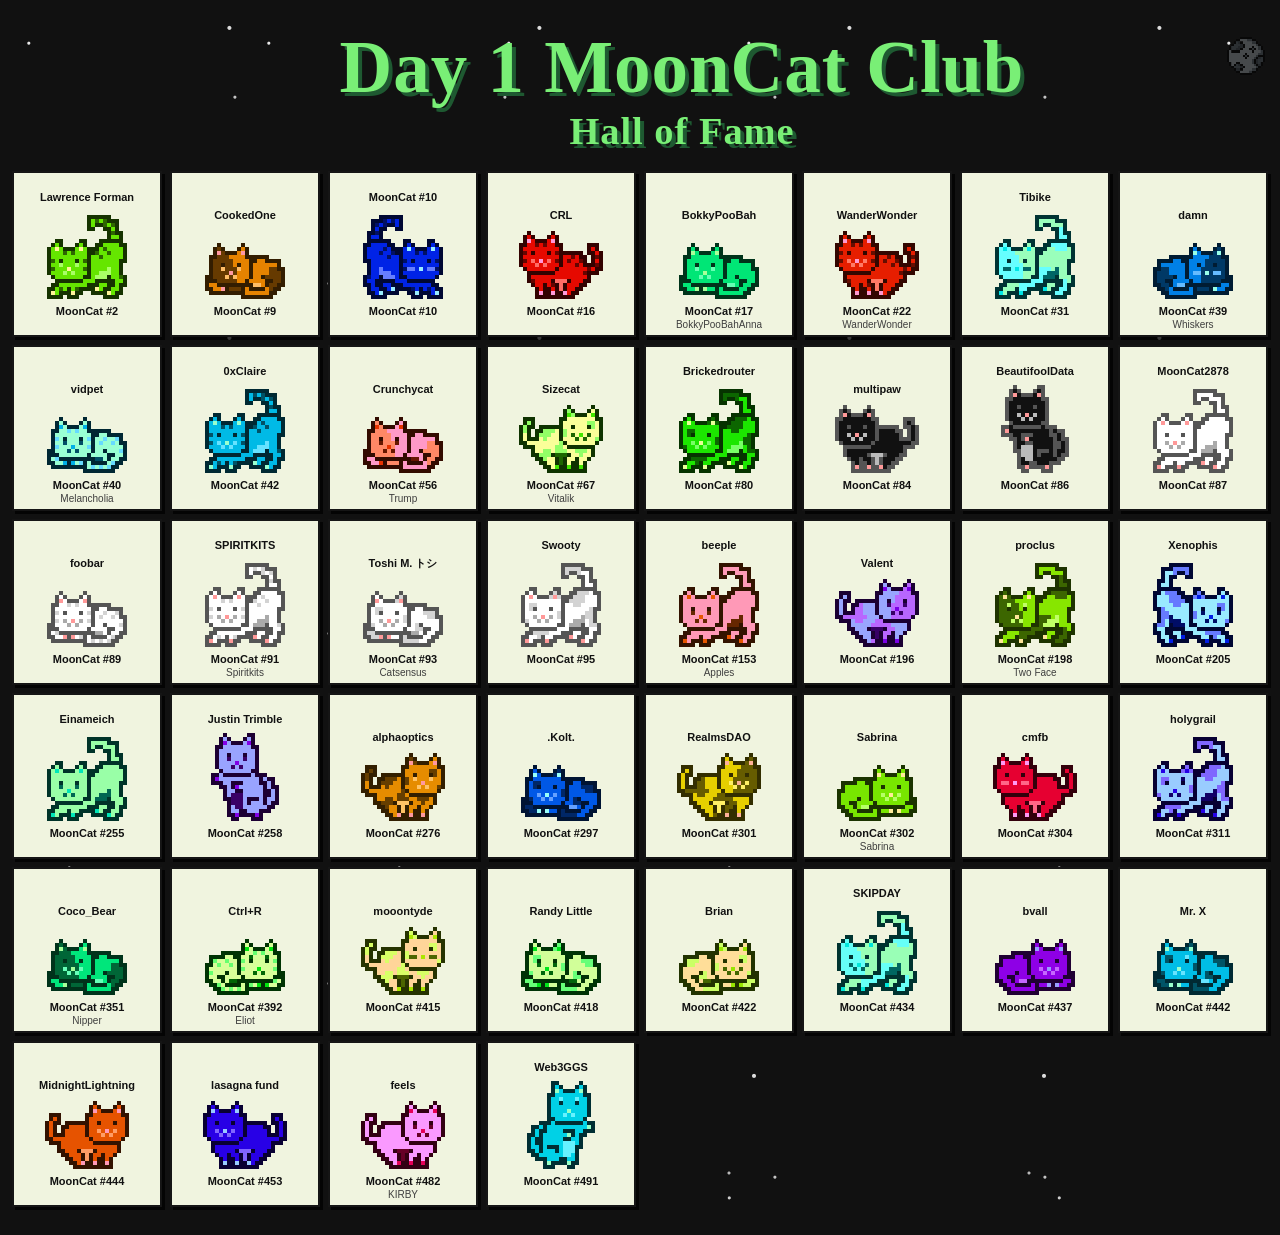
==== hof/index.html @ 771b55f3 "adding hall of fame" ====
<!doctype html>
<html lang="en">
  <head>
    <meta charset="utf-8" />
    <meta name="viewport" content="width=device-width, initial-scale=1" />
    <title>Day 1 MoonCat Club</title>
    <link href="https://fonts.cdnfonts.com/css/setback" rel="stylesheet" />
    <link rel="stylesheet" href="./styles/site.css" />
    <link rel="preload" href="./libmooncat-limited.js" as="script" />
    <link rel="preload" href="./vendor/starfield.js" as="script" />
    <script src="./libmooncat-limited.js"></script>
    <script src="./vendor/starfield.js"></script>
    <script src="./display-options.js"></script>
  </head>
  <body>
    <div id="starfieldLayer" class="starfieldLayer" aria-hidden="true"></div>
    <div
      id="starfieldOrigin"
      class="starfield-origin starfieldOrigin"
      aria-hidden="true"
    ></div>
    <div id="warpHint" class="warpHint" aria-hidden="true" hidden></div>
    <main class="page">
      <header class="masthead">
        <div class="titleBlock">
          <h1 class="title">Day 1 MoonCat Club</h1>
          <div class="subtitle">Hall of Fame</div>
        </div>
        <div class="displayControls" id="displayControls">
          <button
            id="controlsToggle"
            class="controlsToggle"
            type="button"
            aria-expanded="false"
            aria-controls="controlsPanel"
            aria-label="Show display controls"
          >
            <img src="./assets/full-moon.png" alt="" aria-hidden="true" />
          </button>
          <div id="controlsPanel" class="controlsPanel" hidden>
            <label class="themePicker">
              <select id="themeSelect" aria-label="Select Hall of Fame theme">
                <option value="og">OG</option>
                <option value="light">Light</option>
                <option value="dark">Dark</option>
                <option value="obsidian">Obsidian</option>
                <option value="deepspace">DeepSpace</option>
                <option value="onlycats">OnlyCats</option>
                <option value="ac">AC</option>
                <option value="ac-t">AC-T</option>
              </select>
            </label>
            <button
              id="warpToggle"
              class="displayToggle"
              type="button"
              aria-pressed="false"
            >
              Warp Off
            </button>
            <button
              id="glowToggle"
              class="displayToggle"
              type="button"
              aria-pressed="false"
            >
              Glow Off
            </button>
            <button
              id="accessoriesToggle"
              class="displayToggle"
              type="button"
              aria-pressed="false"
            >
              Acc Off
            </button>
          </div>
        </div>
      </header>
      <div id="app" class="loading">Loading members...</div>
    </main>

    <script>
      function titleCase(value) {
        return value
          .split(/[\s_-]+/)
          .filter(Boolean)
          .map((part) => part.charAt(0).toUpperCase() + part.slice(1))
          .join(" ");
      }

      function stripEth(value) {
        return typeof value === "string" ? value.replace(/\.eth$/i, "") : "";
      }

      function normalizeTwitter(value) {
        if (typeof value !== "string" || value.length === 0) return null;
        return value.startsWith("@") ? value : "@" + value;
      }

      function getCatId(rescueIndex) {
        return LibMoonCat.getCatId(rescueIndex);
      }

      function getMoonCatProfileUrl(member) {
        return "https://mooncatrescue.com/mooncats/" + member.rescueIndex;
      }

      function getPose(member) {
        const traits = LibMoonCat.getTraits(
          "basic",
          member.catId || getCatId(member.rescueIndex),
        );
        return typeof traits.pose === "string" ? traits.pose : "";
      }

      function getDisplayName(member) {
        if (typeof member.name === "string" && member.name.trim().length > 0) {
          return member.name.trim();
        }

        const root = stripEth(member.ensName);
        return titleCase(root);
      }

      function getHandle(member) {
        if (typeof member.handle === "string") return member.handle.trim();

        const twitter = normalizeTwitter(member.twitter);
        if (twitter !== null) return twitter;
        return typeof member.ensName === "string"
          ? "(" + member.ensName + ")"
          : "";
      }

      function createHandleElement(member) {
        const handle = document.createElement("div");
        handle.className = "member-handle";

        const options = DisplayOptions.getHolderTopTextOptions(
          getHandle(member),
          false,
        );
        if (options.url === null) {
          handle.textContent = options.handleDisplay;
          return handle;
        }

        handle.appendChild(
          createTwitterLink(
            options.handleDisplay,
            options,
            getDisplayName(member),
          ),
        );

        return handle;
      }

      function createTwitterLink(text, options, holderName) {
        const link = document.createElement("a");
        link.href = options.url;
        link.target = "_blank";
        link.rel = "noopener noreferrer";
        link.title = options.title;
        link.setAttribute(
          "aria-label",
          "Open Twitter/X profile for " + holderName,
        );
        link.textContent = text;
        return link;
      }

      function appendHolderTopText(top, member) {
        const holderName = getDisplayName(member);
        const options = DisplayOptions.getHolderTopTextOptions(
          getHandle(member),
        );
        const name = document.createElement("div");
        name.className = "member-name";

        if (options.linkHolderName) {
          name.appendChild(createTwitterLink(holderName, options, holderName));
        } else {
          name.textContent = holderName;
        }

        top.appendChild(name);
        if (options.showHandle) top.appendChild(createHandleElement(member));
      }

      function getGeneratedCatImage(member) {
        return LibMoonCat.generateImage(
          member.catId || getCatId(member.rescueIndex),
        );
      }

      function getImageVariant() {
        return DisplayOptions.getImageVariant({
          glow: document.body.dataset.glow === "on",
          accessories: document.body.dataset.accessories === "on",
        });
      }

      function getCachedCatImage(member, variant = "regular") {
        return DisplayOptions.getCachedCatImage(member.rescueIndex, variant);
      }

      function setMemberImage(img) {
        const member = {
          rescueIndex: Number(img.dataset.rescueIndex),
          catId: img.dataset.catId,
        };
        const variants =
          DisplayOptions.getCachedImageFallbackVariants(getImageVariant());
        const cachedImages = variants.map((variant) =>
          getCachedCatImage(member, variant),
        );
        let fallbackIndex = 0;

        img.onerror = () => {
          fallbackIndex += 1;

          if (fallbackIndex < cachedImages.length) {
            img.src = cachedImages[fallbackIndex];
            return;
          }

          img.onerror = null;
          img.src = getGeneratedCatImage(member);
        };
        img.src = cachedImages[fallbackIndex];
      }

      function refreshMemberImages() {
        document.querySelectorAll(".member-image").forEach(setMemberImage);
      }

      function applyGlow(isGlowing) {
        const glowToggle = document.getElementById("glowToggle");
        const nextValue = isGlowing ? "on" : "off";

        document.body.dataset.glow = nextValue;
        glowToggle.setAttribute("aria-pressed", String(isGlowing));
        glowToggle.textContent = isGlowing ? "Glow On" : "Glow Off";
        refreshMemberImages();

        try {
          localStorage.setItem("hof-glow", nextValue);
        } catch (error) {
          // Glow still toggles when storage is unavailable.
        }
      }

      function initGlowToggle() {
        const glowToggle = document.getElementById("glowToggle");
        let savedGlow = "off";

        try {
          savedGlow = localStorage.getItem("hof-glow") || savedGlow;
        } catch (error) {
          // Keep glow off when storage is unavailable.
        }

        applyGlow(savedGlow === "on");
        glowToggle.addEventListener("click", () => {
          applyGlow(document.body.dataset.glow !== "on");
        });
      }

      function applyAccessories(hasAccessories) {
        const accessoriesToggle = document.getElementById("accessoriesToggle");
        const nextValue = hasAccessories ? "on" : "off";

        document.body.dataset.accessories = nextValue;
        accessoriesToggle.setAttribute(
          "aria-pressed",
          String(hasAccessories),
        );
        accessoriesToggle.textContent = hasAccessories ? "Acc On" : "Acc Off";
        refreshMemberImages();

        try {
          localStorage.setItem("hof-accessories", nextValue);
        } catch (error) {
          // Accessories still toggle when storage is unavailable.
        }
      }

      function initAccessoriesToggle() {
        const accessoriesToggle = document.getElementById("accessoriesToggle");
        let savedAccessories = "off";

        try {
          savedAccessories =
            localStorage.getItem("hof-accessories") || savedAccessories;
        } catch (error) {
          // Keep accessories off when storage is unavailable.
        }

        applyAccessories(savedAccessories === "on");
        accessoriesToggle.addEventListener("click", () => {
          applyAccessories(document.body.dataset.accessories !== "on");
        });
      }

      function applyTheme(theme) {
        const allowedThemes = new Set([
          "og",
          "light",
          "dark",
          "obsidian",
          "deepspace",
          "onlycats",
          "ac",
          "ac-t",
        ]);
        const nextTheme = allowedThemes.has(theme) ? theme : "og";

        document.body.dataset.theme = nextTheme;

        try {
          localStorage.setItem("hof-theme", nextTheme);
        } catch (error) {
          // Theme switching still works when storage is unavailable.
        }
      }

      function initThemePicker() {
        const themeSelect = document.getElementById("themeSelect");
        let savedTheme = "og";

        try {
          savedTheme = localStorage.getItem("hof-theme") || savedTheme;
        } catch (error) {
          // Keep the default theme when storage is unavailable.
        }

        applyTheme(savedTheme);
        themeSelect.value = document.body.dataset.theme;
        themeSelect.addEventListener("change", () =>
          applyTheme(themeSelect.value),
        );
      }

      let isStarfieldActive = false;
      let warpHintShowTimer = null;
      let warpHintHideTimer = null;
      let warpHintTransitionTimer = null;
      let isWarpHintListening = false;
      const WARP_HINT_SHOWN_KEY = "warpHintShownCount";
      const WARP_DISCOVERED_KEY = "warpAccelerationDiscovered";
      const WARP_HINT_MAX_SHOWN = 2;
      const WARP_HINT_SHOW_DELAY_MS = 1500;
      const WARP_HINT_HIDE_DELAY_MS = 5200;

      function isTouchWarpDevice() {
        return (
          navigator.maxTouchPoints > 0 ||
          window.matchMedia("(hover: none)").matches ||
          window.matchMedia("(pointer: coarse)").matches
        );
      }

      function getWarpHintText() {
        return isTouchWarpDevice() ? "press de center" : "hover de center";
      }

      function getWarpAccelerationDiscovered() {
        try {
          return localStorage.getItem(WARP_DISCOVERED_KEY) === "true";
        } catch (error) {
          return false;
        }
      }

      function setWarpAccelerationDiscovered() {
        try {
          localStorage.setItem(WARP_DISCOVERED_KEY, "true");
        } catch (error) {
          // Discovery still hides the hint when storage is unavailable.
        }
      }

      function getWarpHintShownCount() {
        try {
          const count = Number(localStorage.getItem(WARP_HINT_SHOWN_KEY) || 0);
          return Number.isFinite(count) ? count : 0;
        } catch (error) {
          return 0;
        }
      }

      function incrementWarpHintShownCount() {
        try {
          localStorage.setItem(
            WARP_HINT_SHOWN_KEY,
            String(getWarpHintShownCount() + 1),
          );
        } catch (error) {
          // The hint remains one-time-ish only while storage is available.
        }
      }

      function clearWarpHintTimers() {
        window.clearTimeout(warpHintShowTimer);
        window.clearTimeout(warpHintHideTimer);
        window.clearTimeout(warpHintTransitionTimer);
        warpHintShowTimer = null;
        warpHintHideTimer = null;
        warpHintTransitionTimer = null;
      }

      function hideWarpHint() {
        const hint = document.getElementById("warpHint");

        hint.classList.remove("is-visible");
        window.clearTimeout(warpHintHideTimer);
        window.clearTimeout(warpHintTransitionTimer);
        warpHintHideTimer = null;
        warpHintTransitionTimer = window.setTimeout(() => {
          if (!hint.classList.contains("is-visible")) {
            hint.hidden = true;
          }
        }, 250);
      }

      function showWarpHint() {
        if (
          getWarpAccelerationDiscovered() ||
          getWarpHintShownCount() >= WARP_HINT_MAX_SHOWN
        ) {
          return;
        }

        const hint = document.getElementById("warpHint");
        hint.textContent = getWarpHintText();
        hint.hidden = false;
        incrementWarpHintShownCount();

        window.requestAnimationFrame(() => {
          hint.classList.add("is-visible");
        });

        window.clearTimeout(warpHintHideTimer);
        warpHintHideTimer = window.setTimeout(
          hideWarpHint,
          WARP_HINT_HIDE_DELAY_MS,
        );
      }

      function discoverWarpAcceleration() {
        if (document.body.dataset.warp !== "on") return;

        setWarpAccelerationDiscovered();
        clearWarpHintTimers();
        hideWarpHint();
      }

      function handleWarpTouchPress(event) {
        if (event.pointerType !== "touch" && event.pointerType !== "pen")
          return;
        if (typeof Starfield !== "undefined") Starfield.setAccelerate(true);
        discoverWarpAcceleration();
      }

      function handleWarpTouchRelease(event) {
        if (event.pointerType !== "touch" && event.pointerType !== "pen")
          return;
        if (typeof Starfield !== "undefined") Starfield.setAccelerate(false);
      }

      function startWarpHint() {
        const origin = document.getElementById("starfieldOrigin");

        if (!isWarpHintListening) {
          origin.addEventListener("mouseenter", discoverWarpAcceleration);
          origin.addEventListener("pointerdown", handleWarpTouchPress);
          origin.addEventListener("pointerup", handleWarpTouchRelease);
          origin.addEventListener("pointercancel", handleWarpTouchRelease);
          origin.addEventListener("lostpointercapture", handleWarpTouchRelease);
          isWarpHintListening = true;
        }

        clearWarpHintTimers();

        if (
          getWarpAccelerationDiscovered() ||
          getWarpHintShownCount() >= WARP_HINT_MAX_SHOWN
        ) {
          return;
        }

        warpHintShowTimer = window.setTimeout(
          showWarpHint,
          WARP_HINT_SHOW_DELAY_MS,
        );
      }

      function stopWarpHint() {
        const origin = document.getElementById("starfieldOrigin");

        if (isWarpHintListening) {
          origin.removeEventListener("mouseenter", discoverWarpAcceleration);
          origin.removeEventListener("pointerdown", handleWarpTouchPress);
          origin.removeEventListener("pointerup", handleWarpTouchRelease);
          origin.removeEventListener("pointercancel", handleWarpTouchRelease);
          origin.removeEventListener(
            "lostpointercapture",
            handleWarpTouchRelease,
          );
          isWarpHintListening = false;
        }

        clearWarpHintTimers();
        hideWarpHint();
      }

      function startStarfield() {
        if (isStarfieldActive || typeof Starfield === "undefined") return;

        const layer = document.getElementById("starfieldLayer");
        const origin = document.getElementById("starfieldOrigin");

        Starfield.cleanup();
        Starfield.setup({
          auto: true,
          baseSpeed: 3,
          canvasColor: "rgb(0, 0, 0)",
          container: layer,
          hueJitter: 360,
          maxAcceleration: 2,
          originElement: origin,
          accelerationRate: 0.05,
          decelerationRate: 0.05,
          minSpawnRadius: 80,
          maxSpawnRadius: 500,
          starColor: "rgb(121, 239, 118)",
          trailLength: 0.8,
        });
        layer.style.position = "fixed";
        layer.style.inset = "0";
        Starfield.setAccelerate(false);
        isStarfieldActive = true;
      }

      function stopStarfield() {
        if (!isStarfieldActive || typeof Starfield === "undefined") return;

        Starfield.setAccelerate(false);
        Starfield.cleanup();
        isStarfieldActive = false;
      }

      function applyWarp(isWarping) {
        const warpToggle = document.getElementById("warpToggle");
        const nextValue = isWarping ? "on" : "off";

        document.body.dataset.warp = nextValue;
        warpToggle.setAttribute("aria-pressed", String(isWarping));
        warpToggle.textContent = isWarping ? "Warp On" : "Warp Off";
        if (isWarping) {
          startStarfield();
          startWarpHint();
        } else {
          stopWarpHint();
          stopStarfield();
        }

        try {
          localStorage.setItem("hof-warp", nextValue);
        } catch (error) {
          // Warp still toggles when storage is unavailable.
        }
      }

      function initWarpToggle() {
        const warpToggle = document.getElementById("warpToggle");
        let savedWarp = "off";

        try {
          savedWarp =
            localStorage.getItem("hof-warp") ||
            localStorage.getItem("hof-flying") ||
            savedWarp;
        } catch (error) {
          // Keep warp off when storage is unavailable.
        }

        applyWarp(savedWarp === "on");
        warpToggle.addEventListener("click", () => {
          applyWarp(document.body.dataset.warp !== "on");
        });
      }

      function initControlsTray() {
        const displayControls = document.getElementById("displayControls");
        const controlsToggle = document.getElementById("controlsToggle");
        const controlsPanel = document.getElementById("controlsPanel");

        function setControlsOpen(isOpen) {
          displayControls.dataset.open = String(isOpen);
          controlsToggle.setAttribute("aria-expanded", String(isOpen));
          controlsToggle.setAttribute(
            "aria-label",
            isOpen ? "Hide display controls" : "Show display controls",
          );
          controlsPanel.hidden = !isOpen;
        }

        controlsToggle.addEventListener("click", () => {
          const isOpen =
            controlsToggle.getAttribute("aria-expanded") === "true";
          setControlsOpen(!isOpen);
        });

        document.addEventListener("click", (event) => {
          if (displayControls.contains(event.target)) return;
          setControlsOpen(false);
        });
      }

      function applyOverrides(members, overrides) {
        const generatedByRescueIndex = new Map(
          members.map((member) => [member.rescueIndex, member]),
        );
        const overrideMembers = Array.isArray(overrides?.members)
          ? overrides.members
          : [];

        if (overrideMembers.length === 0) {
          return [...members].sort((a, b) => a.rescueIndex - b.rescueIndex);
        }

        return overrideMembers
          .map((override, index) => {
            const rescueIndex = Number(override.rescueIndex);
            if (
              !Number.isInteger(rescueIndex) ||
              rescueIndex < 0 ||
              rescueIndex > 491
            ) {
              return null;
            }

            const generated = generatedByRescueIndex.get(rescueIndex) || {};

            return {
              ...generated,
              ...override,
              rescueIndex,
              sortOrder: index,
              catId: override.catId || generated.catId || getCatId(rescueIndex),
            };
          })
          .filter((member) => member !== null)
          .sort((a, b) => a.sortOrder - b.sortOrder);
      }

      async function loadJson(path, required = true) {
        const response = await fetch(path);

        if (!response.ok) {
          if (!required) return null;
          throw new Error("Failed to load " + path);
        }

        return response.json();
      }

      function renderMember(member) {
        const card = document.createElement("article");
        card.className = "member-card";
        card.dataset.pose = getPose(member);

        const top = document.createElement("div");
        top.className = "member-top";

        appendHolderTopText(top, member);

        const imageFrame = document.createElement("div");
        imageFrame.className = "member-imageFrame";

        const img = document.createElement("img");
        img.className = "member-image";
        img.alt = "MoonCat #" + member.rescueIndex;
        img.dataset.rescueIndex = String(member.rescueIndex);
        img.dataset.catId = member.catId || getCatId(member.rescueIndex);
        setMemberImage(img);

        const imageLink = document.createElement("a");
        imageLink.className = "member-imageLink";
        imageLink.href = getMoonCatProfileUrl(member);
        imageLink.target = "_blank";
        imageLink.rel = "noopener noreferrer";
        imageLink.appendChild(img);
        imageFrame.appendChild(imageLink);

        const bottom = document.createElement("div");
        bottom.className = "member-bottom";

        const cat = document.createElement("div");
        cat.className = "member-cat";
        cat.textContent = "MoonCat #" + member.rescueIndex;
        bottom.appendChild(cat);

        if (
          typeof member.catName === "string" &&
          member.catName.trim().length > 0
        ) {
          const catName = document.createElement("div");
          catName.className = "member-catName";
          catName.textContent = member.catName.trim();
          bottom.appendChild(catName);
        }

        if (
          typeof member.favourite === "number" &&
          member.favourite !== member.rescueIndex
        ) {
          const fav = document.createElement("div");
          fav.className = "member-fav";
          fav.textContent = "Fav #" + member.favourite;
          bottom.appendChild(fav);
        }

        card.appendChild(top);
        card.appendChild(imageFrame);
        card.appendChild(bottom);

        return card;
      }

      async function start() {
        const app = document.getElementById("app");

        try {
          const [generatedMembers, overrides] = await Promise.all([
            loadJson("./members.json"),
            loadJson("./overrides.json", false),
          ]);
          const members = applyOverrides(generatedMembers, overrides);

          const grid = document.createElement("section");
          grid.className = "grid";

          members.forEach((member) => {
            grid.appendChild(renderMember(member));
          });

          app.className = "grid";
          app.textContent = "";
          app.replaceWith(grid);
        } catch (error) {
          console.error(error);
          app.className = "error";
          app.textContent = "Could not load Day 1 members.";
        }
      }

      window.addEventListener("DOMContentLoaded", () => {
        initControlsTray();
        initThemePicker();
        initWarpToggle();
        initGlowToggle();
        initAccessoriesToggle();
        start();
      });
    </script>
  </body>
</html>
---- hof/styles/site.css ----
:root {
  --bg: #111111;
  --panel: #f0f4df;
  --panel-line: #151515;
  --panel-shadow: 3px 3px 0 rgba(0, 0, 0, 0.75);
  --mint: #79ef76;
  --mint-shadow: #1e5931;
  --text: #111111;
  --muted: #3e3e3e;
  --control-bg: rgba(240, 244, 223, 0.95);
  --control-text: #111111;
  --star-strong: 0.9;
  --star-bright: 0.85;
  --star-medium: 0.8;
  --star-soft: 0.75;
  --star-faint: 0.7;
  --card-top-text-safe-offset-y: 22px;
}

body[data-theme="og"] {
  --bg: #111111;
  --panel: #f0f4df;
  --panel-line: #151515;
  --panel-shadow: 3px 3px 0 rgba(0, 0, 0, 0.75);
  --text: #111111;
  --muted: #3e3e3e;
  --control-bg: #111111;
  --control-text: #f0f4df;
  --star-strong: 0.9;
  --star-bright: 0.85;
  --star-medium: 0.8;
  --star-soft: 0.75;
  --star-faint: 0.7;
}

body[data-theme="light"] {
  --bg: #f7f7f2;
  --panel: #ffffff;
  --panel-line: #242424;
  --panel-shadow: none;
  --text: #111111;
  --muted: #4f5350;
  --control-bg: #ffffff;
  --control-text: #111111;
  --star-strong: 0;
  --star-bright: 0;
  --star-medium: 0;
  --star-soft: 0;
  --star-faint: 0;
}

body[data-theme="dark"] {
  --bg: #111111;
  --panel: #111111;
  --panel-line: #79ef76;
  --panel-shadow: none;
  --text: #f0f4df;
  --muted: #b6bea8;
  --control-bg: #111111;
  --control-text: #f0f4df;
  --star-strong: 0.68;
  --star-bright: 0.64;
  --star-medium: 0.6;
  --star-soft: 0.56;
  --star-faint: 0.52;
}

body[data-theme="obsidian"] {
  --bg: #111111;
  --panel: #111111;
  --panel-line: #111111;
  --panel-shadow: none;
  --text: #f0f4df;
  --muted: #b6bea8;
  --control-bg: #111111;
  --control-text: #f0f4df;
  --star-strong: 0.68;
  --star-bright: 0.64;
  --star-medium: 0.6;
  --star-soft: 0.56;
  --star-faint: 0.52;
}

body[data-theme="deepspace"] {
  --bg: #111111;
  --panel: transparent;
  --panel-line: transparent;
  --panel-shadow: none;
  --text: #f0f4df;
  --muted: #b6bea8;
  --control-bg: #111111;
  --control-text: #f0f4df;
  --star-strong: 0.68;
  --star-bright: 0.64;
  --star-medium: 0.6;
  --star-soft: 0.56;
  --star-faint: 0.52;
}

body[data-theme="onlycats"] {
  --bg: #111111;
  --panel: transparent;
  --panel-line: transparent;
  --panel-shadow: none;
  --text: transparent;
  --muted: transparent;
  --control-bg: #111111;
  --control-text: #f0f4df;
  --star-strong: 0.68;
  --star-bright: 0.64;
  --star-medium: 0.6;
  --star-soft: 0.56;
  --star-faint: 0.52;
}

body[data-theme="ac"],
body[data-theme="ac-t"] {
  --bg: #111111;
  --panel: transparent;
  --panel-line: transparent;
  --panel-shadow: none;
  --control-bg: #111111;
  --control-text: #f0f4df;
  --star-strong: 0.68;
  --star-bright: 0.64;
  --star-medium: 0.6;
  --star-soft: 0.56;
  --star-faint: 0.52;
}

body[data-theme="ac"] {
  --text: transparent;
  --muted: transparent;
}

body[data-theme="ac-t"] {
  --text: #f0f4df;
  --muted: #b6bea8;
}

* {
  box-sizing: border-box;
}

html,
body {
  margin: 0;
  min-height: 100%;
}

body {
  position: relative;
  font-family: "Trebuchet MS", "Verdana", sans-serif;
  color: var(--text);
  background:
    radial-gradient(
      circle at 12% 18%,
      rgba(255, 255, 255, var(--star-strong)) 0 1px,
      transparent 2px
    ),
    radial-gradient(
      circle at 74% 9%,
      rgba(255, 255, 255, var(--star-bright)) 0 1.5px,
      transparent 2.5px
    ),
    radial-gradient(
      circle at 87% 36%,
      rgba(255, 255, 255, var(--star-soft)) 0 1px,
      transparent 2px
    ),
    radial-gradient(
      circle at 21% 63%,
      rgba(255, 255, 255, var(--star-medium)) 0 1px,
      transparent 2px
    ),
    radial-gradient(
      circle at 60% 71%,
      rgba(255, 255, 255, var(--star-bright)) 0 1.5px,
      transparent 2.5px
    ),
    radial-gradient(
      circle at 94% 81%,
      rgba(255, 255, 255, var(--star-medium)) 0 1px,
      transparent 2px
    ),
    radial-gradient(
      circle at 43% 91%,
      rgba(255, 255, 255, var(--star-faint)) 0 1px,
      transparent 2px
    ),
    var(--bg);
  background-size:
    240px 240px,
    310px 310px,
    270px 270px,
    330px 330px,
    290px 290px,
    350px 350px,
    300px 300px,
    auto;
}

body[data-warp="on"] {
  overflow-x: hidden;
}

.starfieldLayer {
  display: none;
  position: fixed !important;
  inset: 0 !important;
  z-index: 0;
  overflow: hidden;
  pointer-events: none;
}

body[data-warp="on"] .starfieldLayer {
  display: block;
}

.starfieldLayer canvas {
  z-index: 0 !important;
}

.starfieldOrigin {
  position: fixed;
  top: 50%;
  left: 50%;
  z-index: 3;
  display: block;
  width: min(26vmin, 220px);
  aspect-ratio: 1;
  pointer-events: none;
  transform: translate(-50%, -50%);
}

body[data-warp="on"] .starfieldOrigin {
  pointer-events: auto;
}

.warpHint {
  position: fixed;
  top: calc(50% + min(18vmin, 150px));
  left: 50%;
  z-index: 4;
  max-width: min(260px, calc(100vw - 32px));
  padding: 6px 10px;
  border: 2px solid rgba(121, 239, 118, 0.6);
  background: rgba(0, 0, 0, 0.68);
  color: var(--mint);
  box-shadow: var(--panel-shadow);
  font-size: clamp(13px, 1.8vw, 18px);
  font-weight: 700;
  line-height: 1.1;
  text-align: center;
  text-shadow: 2px 2px 0 var(--mint-shadow);
  white-space: nowrap;
  opacity: 0;
  pointer-events: none;
  transform: translate(-50%, -50%) scale(0.98);
  transition:
    opacity 0.25s ease,
    transform 0.25s ease;
}

.warpHint.is-visible {
  opacity: 0.88;
  transform: translate(-50%, -50%) scale(1);
}

.page {
  position: relative;
  z-index: 1;
  width: min(1380px, calc(100vw - 24px));
  margin: 0 auto;
  padding: 18px 0 28px;
}

.masthead {
  display: grid;
  grid-template-columns: 1fr auto;
  align-items: start;
  gap: 16px;
  margin-bottom: 22px;
  text-align: center;
}

.titleBlock {
  justify-self: center;
  padding-left: 144px;
  padding-top: 16px;
}

.title,
.subtitle {
  font-family: "Setback TT (BRK)", Georgia, "Times New Roman", serif;
  font-weight: 700;
  letter-spacing: 1px;
  color: var(--mint);
  text-shadow: 4px 4px 0 var(--mint-shadow);
}

.displayControls {
  position: relative;
  display: grid;
  gap: 8px;
  justify-items: end;
  justify-self: end;
  min-width: 44px;
  text-align: left;
  padding-top: 16px;
}

.controlsToggle {
  display: grid;
  place-items: center;
  width: 44px;
  min-height: 44px;
  padding: 0;
  border: none;
  background: transparent;
  box-shadow: none;
  cursor: pointer;
}

.controlsToggle img {
  width: 38px;
  height: 38px;
  opacity: 0.5;
  image-rendering: pixelated;
  image-rendering: crisp-edges;
  transition: opacity 0.15s ease;
}

.controlsToggle:hover img,
.controlsToggle[aria-expanded="true"] img {
  opacity: 0.85;
}

.controlsPanel {
  position: absolute;
  top: calc(100% + 8px);
  right: 0;
  z-index: 5;
  display: grid;
  width: 160px;
  gap: 8px;
  padding: 8px;
  background: rgba(17, 17, 17, 0.86);
  border: 2px solid var(--mint);
  box-shadow: var(--panel-shadow);
}

.controlsPanel[hidden] {
  display: none;
}

.themePicker {
  display: grid;
  gap: 5px;
  color: var(--mint);
  font-size: 11px;
  font-weight: 700;
  letter-spacing: 0;
}

.themePicker select,
.displayToggle {
  width: 100%;
  min-height: 34px;
  border: none;
  background: var(--control-bg);
  color: var(--control-text);
  box-shadow: var(--panel-shadow);
  cursor: pointer;
  font: inherit;
  font-size: 13px;
  font-weight: 700;
  padding: 5px 26px 5px 8px;
}

.displayToggle {
  padding: 5px 8px;
}

.displayToggle[aria-pressed="true"] {
  border-color: var(--mint);
  color: var(--mint);
  background: #000000;
}

.title {
  font-size: clamp(34px, 5.7vw, 78px);
  line-height: 0.94;
  margin: 0;
}

.subtitle {
  font-size: clamp(24px, 3vw, 46px);
  line-height: 0.95;
  margin: 10px 0 0;
}

.grid {
  display: grid;
  grid-template-columns: repeat(auto-fit, minmax(142px, 1fr));
  gap: 8px;
}

.member-card {
  --card-top-text-offset-y: 4px;

  display: grid;
  grid-template-rows: 34px 92px minmax(28px, auto);
  background: var(--panel);
  border: 2px solid var(--panel-line);
  box-shadow: var(--panel-shadow);
  padding: 4px 6px 4px;
  text-align: center;
  min-height: 160px;
}

.member-card[data-pose="sleeping"],
.member-card[data-pose="standing"] {
  --card-top-text-offset-y: var(--card-top-text-safe-offset-y);
}

.member-top {
  position: relative;
  z-index: 2;
  min-height: 34px;
  display: flex;
  flex-direction: column;
  justify-content: center;
  gap: 1px;
  transform: translateY(var(--card-top-text-offset-y));
}

.member-name {
  font-size: 11px;
  font-weight: 700;
  line-height: 1.05;
  word-break: break-word;
}

.member-name a {
  display: inline-block;
  color: inherit;
  line-height: inherit;
  text-decoration: none;
}

.member-card[data-pose="sleeping"] .member-handle,
.member-card[data-pose="standing"] .member-handle {
  min-height: 1.05em;
}

.member-handle {
  font-size: 10px;
  line-height: 1.05;
  color: var(--muted);
  word-break: break-word;
}

.member-handle a {
  color: inherit;
  text-decoration: none;
}

.member-imageFrame {
  display: flex;
  align-items: flex-end;
  justify-content: center;
  padding-bottom: 4px;
  height: 92px;
  margin-top: 0;
}

.member-imageLink {
  position: relative;
  z-index: 1;
  display: inline-block;
  cursor: pointer;
  line-height: 0;
}

.member-image {
  width: auto;
  height: auto;
  max-width: 100%;
  max-height: 88px;
  image-rendering: pixelated;
  image-rendering: crisp-edges;
  transform-origin: center;
  transition: transform 150ms ease;
  will-change: transform;
}

.member-imageLink:focus-visible {
  z-index: 2;
}

.member-imageLink:focus-visible .member-image {
  transform: scale(1.15);
}

@media (hover: hover) {
  .member-imageLink:hover {
    z-index: 2;
  }

  .member-imageLink:hover .member-image {
    transform: scale(1.15);
  }
}

body[data-theme="ac"] .member-top,
body[data-theme="ac"] .member-bottom {
  visibility: hidden;
}

body[data-theme="ac"] .member-imageFrame,
body[data-theme="ac-t"] .member-imageFrame {
  position: relative;
}

body[data-theme="ac"] .member-imageFrame::after,
body[data-theme="ac-t"] .member-imageFrame::after {
  content: "";
  position: absolute;
  left: 50%;
  bottom: 0px;
  z-index: 0;
  width: 100px;
  height: 16px;
  border-radius: 50%;
  background: #6666ff;
  transform: translateX(-50%);
}

body[data-theme="ac"] .member-image,
body[data-theme="ac-t"] .member-image {
  position: relative;
  z-index: 1;
}

.member-bottom {
  align-self: end;
  min-height: 28px;
  margin-top: 0;
}

body:not([data-theme="ac-t"]) .member-bottom {
  transform: translateY(3px);
}

body[data-theme="ac-t"] .member-bottom {
  transform: translateY(6px);
}

body[data-theme="ac-t"] .grid {
  gap: 24px 8px;
}

.member-cat {
  font-size: 11px;
  font-weight: 700;
  line-height: 1.05;
}

.member-fav {
  font-size: 10px;
  line-height: 1.05;
  color: var(--muted);
  margin-top: 2px;
}

.member-catName {
  font-size: 10px;
  line-height: 1.05;
  color: var(--muted);
  margin-top: 2px;
  word-break: break-word;
}

.loading,
.error {
  background: var(--panel);
  border: 2px solid var(--panel-line);
  box-shadow: var(--panel-shadow);
  padding: 18px 20px;
  text-align: center;
  font-size: 18px;
}

@media (max-width: 760px) {
  .page {
    width: min(100vw - 18px, 860px);
    padding-top: 14px;
  }

  .masthead {
    grid-template-columns: 1fr;
  }

  .titleBlock {
    padding-left: 0;
  }

  .displayControls {
    justify-self: center;
    width: auto;
  }

  .controlsPanel {
    right: 50%;
    width: min(220px, calc(100vw - 32px));
    transform: translateX(50%);
  }

  .grid {
    grid-template-columns: repeat(auto-fit, minmax(132px, 1fr));
    gap: 7px;
  }

  .member-card {
    grid-template-rows: 34px 92px minmax(28px, auto);
    min-height: 168px;
    padding: 6px 5px 8px;
  }
}

@media (prefers-reduced-motion: reduce) {
  .starfieldLayer,
  .starfieldOrigin {
    display: none !important;
  }

  .warpHint {
    transition: none;
  }
}
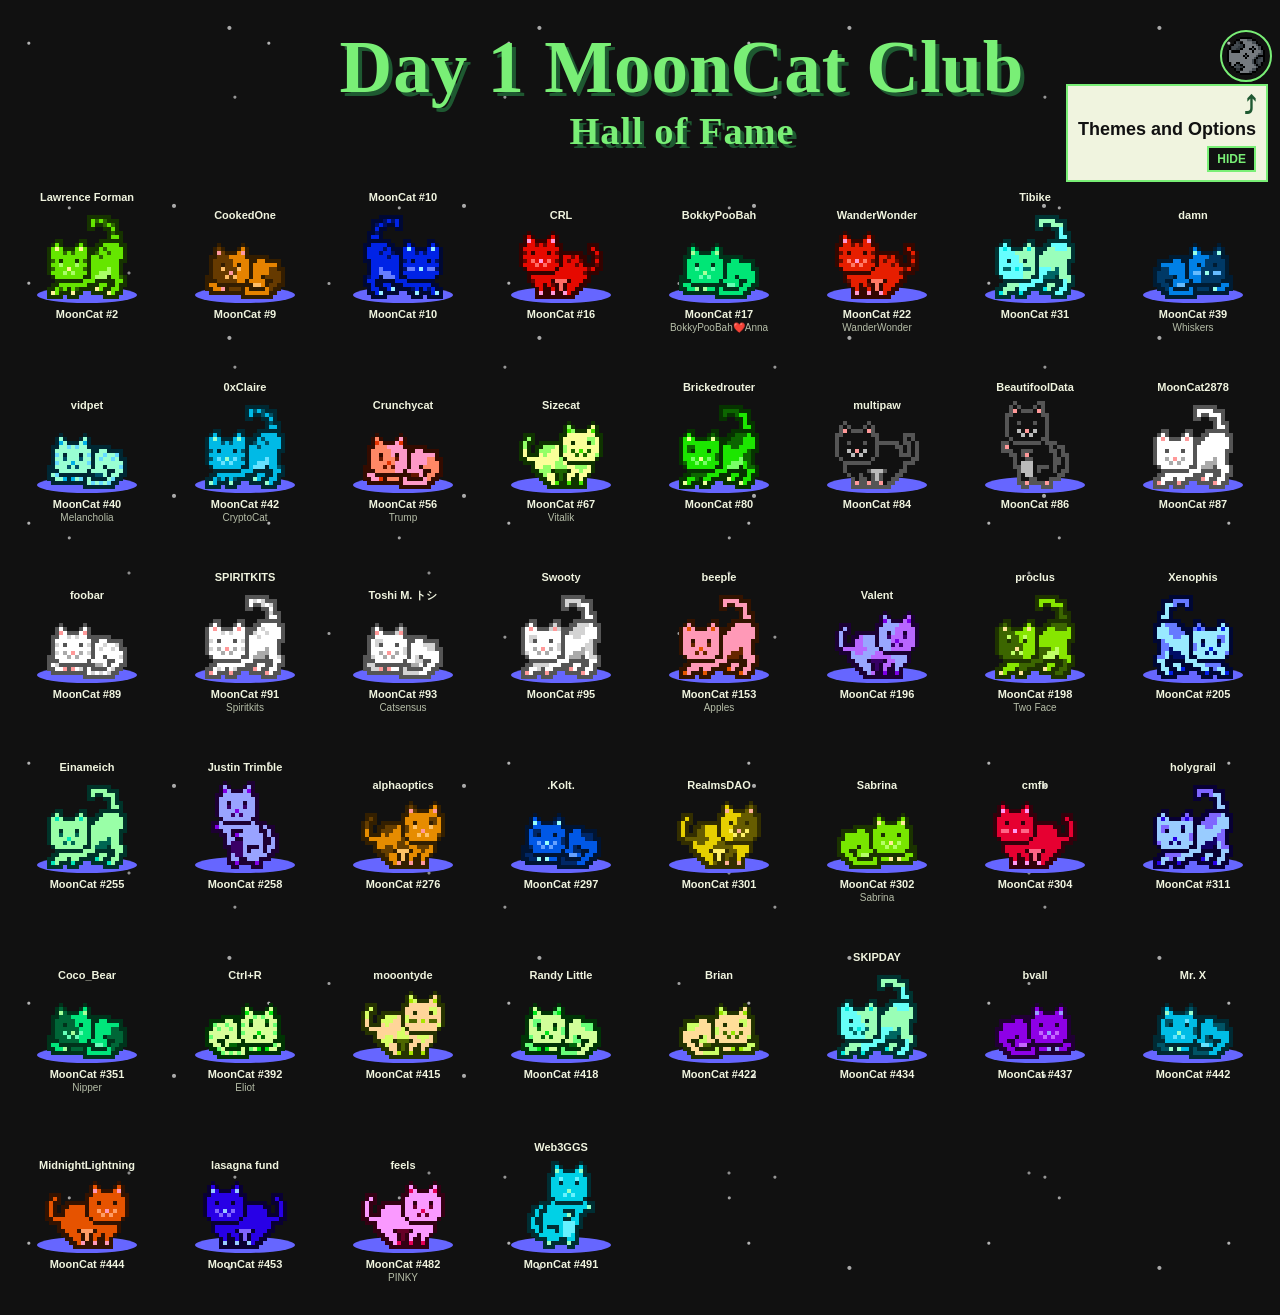
==== commit fdefee3d: "Sync public HOF site from hof-website" ====
--- a/hof/index.html
+++ b/hof/index.html
@@ -4,6 +4,7 @@
     <meta charset="utf-8" />
     <meta name="viewport" content="width=device-width, initial-scale=1" />
     <title>Day 1 MoonCat Club</title>
+    <link rel="icon" type="image/png" href="./assets/favicon.png">
     <link href="https://fonts.cdnfonts.com/css/setback" rel="stylesheet" />
     <link rel="stylesheet" href="./styles/site.css" />
     <link rel="preload" href="./libmooncat-limited.js" as="script" />
@@ -37,17 +38,27 @@
           >
             <img src="./assets/full-moon.png" alt="" aria-hidden="true" />
           </button>
+          <div
+            id="themeHint"
+            class="themeHint"
+            aria-live="polite"
+            hidden
+          >
+            <div class="themeHint-arrow" aria-hidden="true">⤴︎</div>
+            <div class="themeHint-copy">Themes and Options</div>
+            <button class="themeHint-hide" type="button">HIDE</button>
+          </div>
           <div id="controlsPanel" class="controlsPanel" hidden>
             <label class="themePicker">
               <select id="themeSelect" aria-label="Select Hall of Fame theme">
+                <option value="ac-t">Adoption Center</option>
+                <option value="ac">AC OnlyCats</option>
                 <option value="og">OG</option>
                 <option value="light">Light</option>
                 <option value="dark">Dark</option>
                 <option value="obsidian">Obsidian</option>
                 <option value="deepspace">DeepSpace</option>
                 <option value="onlycats">OnlyCats</option>
-                <option value="ac">AC</option>
-                <option value="ac-t">AC-T</option>
               </select>
             </label>
             <button
@@ -306,16 +317,16 @@
 
       function applyTheme(theme) {
         const allowedThemes = new Set([
+          "ac-t",
+          "ac",
           "og",
           "light",
           "dark",
           "obsidian",
           "deepspace",
           "onlycats",
-          "ac",
-          "ac-t",
         ]);
-        const nextTheme = allowedThemes.has(theme) ? theme : "og";
+        const nextTheme = allowedThemes.has(theme) ? theme : "ac-t";
 
         document.body.dataset.theme = nextTheme;
 
@@ -328,7 +339,7 @@
 
       function initThemePicker() {
         const themeSelect = document.getElementById("themeSelect");
-        let savedTheme = "og";
+        let savedTheme = "ac-t";
 
         try {
           savedTheme = localStorage.getItem("hof-theme") || savedTheme;
@@ -341,6 +352,104 @@
         themeSelect.addEventListener("change", () =>
           applyTheme(themeSelect.value),
         );
+      }
+
+      let themeHintTransitionTimer = null;
+      const THEME_HINT_VIEWS_KEY = "hofThemeHintViews";
+      const THEME_HINT_HIDDEN_KEY = "hofThemeHintHidden";
+      const THEME_HINT_MAX_VIEWS = 2;
+
+      function getThemeHintHidden() {
+        try {
+          return localStorage.getItem(THEME_HINT_HIDDEN_KEY) === "true";
+        } catch (error) {
+          return false;
+        }
+      }
+
+      function setThemeHintHidden() {
+        try {
+          localStorage.setItem(THEME_HINT_HIDDEN_KEY, "true");
+        } catch (error) {
+          // The hint still hides for this page when storage is unavailable.
+        }
+      }
+
+      function getThemeHintViews() {
+        try {
+          const count = Number(localStorage.getItem(THEME_HINT_VIEWS_KEY) || 0);
+          return Number.isFinite(count) ? count : 0;
+        } catch (error) {
+          return 0;
+        }
+      }
+
+      function incrementThemeHintViews() {
+        try {
+          localStorage.setItem(
+            THEME_HINT_VIEWS_KEY,
+            String(getThemeHintViews() + 1),
+          );
+        } catch (error) {
+          // The hint remains early-use only while storage is available.
+        }
+      }
+
+      function clearThemeHintTimers() {
+        window.clearTimeout(themeHintTransitionTimer);
+        themeHintTransitionTimer = null;
+      }
+
+      function hideThemeHint() {
+        const hint = document.getElementById("themeHint");
+        const displayControls = document.getElementById("displayControls");
+        const controlsToggle = document.getElementById("controlsToggle");
+
+        hint.classList.remove("is-visible");
+        displayControls.classList.remove("is-hinting");
+        controlsToggle.classList.remove("is-highlighted");
+        window.clearTimeout(themeHintTransitionTimer);
+        themeHintTransitionTimer = window.setTimeout(() => {
+          if (!hint.classList.contains("is-visible")) {
+            hint.hidden = true;
+          }
+        }, 250);
+      }
+
+      function dismissThemeHint() {
+        setThemeHintHidden();
+        clearThemeHintTimers();
+        hideThemeHint();
+      }
+
+      function showThemeHint() {
+        if (
+          getThemeHintHidden() ||
+          getThemeHintViews() >= THEME_HINT_MAX_VIEWS
+        ) {
+          return;
+        }
+
+        const hint = document.getElementById("themeHint");
+        const displayControls = document.getElementById("displayControls");
+        const controlsToggle = document.getElementById("controlsToggle");
+
+        hint.hidden = false;
+        displayControls.classList.add("is-hinting");
+        controlsToggle.classList.add("is-highlighted");
+        incrementThemeHintViews();
+
+        window.requestAnimationFrame(() => {
+          hint.classList.add("is-visible");
+        });
+      }
+
+      function initThemeHint() {
+        const hint = document.getElementById("themeHint");
+        const hideButton = hint.querySelector(".themeHint-hide");
+
+        hideButton.addEventListener("click", dismissThemeHint);
+        showThemeHint();
       }
 
       let isStarfieldActive = false;
@@ -611,6 +720,7 @@
         controlsToggle.addEventListener("click", () => {
           const isOpen =
             controlsToggle.getAttribute("aria-expanded") === "true";
+          hideThemeHint();
           setControlsOpen(!isOpen);
         });
 
@@ -761,6 +871,7 @@
       window.addEventListener("DOMContentLoaded", () => {
         initControlsTray();
         initThemePicker();
+        initThemeHint();
         initWarpToggle();
         initGlowToggle();
         initAccessoriesToggle();
--- a/hof/styles/site.css
+++ b/hof/styles/site.css
@@ -146,6 +146,10 @@
 body {
   margin: 0;
   min-height: 100%;
+}
+
+html {
+    color-scheme: dark;
 }
 
 body {
@@ -336,6 +340,76 @@
   opacity: 0.85;
 }
 
+.controlsToggle.is-highlighted {
+  outline: 2px solid var(--mint);
+  outline-offset: 2px;
+  border-radius: 999px;
+}
+
+.controlsToggle.is-highlighted img {
+  opacity: 0.95;
+}
+
+.themeHint {
+  position: absolute;
+  top: calc(100% + 6px);
+  right: 0;
+  z-index: 6;
+  display: grid;
+  justify-items: end;
+  width: max-content;
+  max-width: min(260px, calc(100vw - 24px));
+  padding: 9px 10px 8px;
+  border: 2px solid var(--mint);
+  background: #f0f4df;
+  color: #111111;
+  box-shadow: var(--panel-shadow);
+  font-size: 18px;
+  font-weight: 700;
+  line-height: 1.1;
+  text-align: right;
+  text-shadow: none;
+  opacity: 0;
+  pointer-events: none;
+  transform: translateY(-2px);
+  transition: transform 0.2s ease;
+}
+
+.themeHint[hidden] {
+  display: none;
+}
+
+.themeHint.is-visible {
+  opacity: 1;
+  pointer-events: auto;
+  transform: translateY(0);
+}
+
+.themeHint-arrow {
+  color: var(--mint-shadow);
+  font-size: 24px;
+  line-height: 0.9;
+  white-space: nowrap;
+}
+
+.themeHint-copy {
+  padding: 3px 0 7px;
+  white-space: nowrap;
+}
+
+.themeHint-hide {
+  min-height: 26px;
+  padding: 3px 8px;
+  border: 2px solid var(--mint);
+  background: #111111;
+  color: var(--mint);
+  box-shadow: var(--panel-shadow);
+  cursor: pointer;
+  font: inherit;
+  font-size: 12px;
+  line-height: 1;
+}
+
 .controlsPanel {
   position: absolute;
   top: calc(100% + 8px);
@@ -592,6 +666,11 @@
   font-size: 18px;
 }
 
+img {
+    filter: none;
+    mix-blend-mode: normal;
+}
+
 @media (max-width: 760px) {
   .page {
     width: min(100vw - 18px, 860px);
@@ -607,25 +686,134 @@
   }
 
   .displayControls {
-    justify-self: center;
+    position: fixed;
+    top: calc(env(safe-area-inset-top, 0px) + 66px);
+    right: calc(env(safe-area-inset-right, 0px) + 8px);
+    z-index: 10;
+    justify-self: auto;
     width: auto;
+    padding-top: 0;
+    opacity: 0.48;
+    transition: opacity 0.15s ease;
+  }
+
+  .displayControls:hover,
+  .displayControls:focus-within,
+  .displayControls.is-hinting,
+  .displayControls[data-open="true"] {
+    opacity: 1;
+  }
+
+  .displayControls.is-hinting {
+    transition: none;
+  }
+
+  .controlsToggle img {
+    opacity: 0.7;
+  }
+
+  .themeHint {
+    top: calc(100% + 4px);
+    right: 0;
+    max-width: min(238px, calc(100vw - 18px));
+    padding: 8px 9px 7px;
+    font-size: 16px;
+  }
+
+  .themeHint-arrow {
+    font-size: 22px;
+  }
+
+  .themeHint-hide {
+    min-height: 28px;
   }
 
   .controlsPanel {
-    right: 50%;
+    right: 0;
     width: min(220px, calc(100vw - 32px));
-    transform: translateX(50%);
+    transform: none;
   }
 
   .grid {
-    grid-template-columns: repeat(auto-fit, minmax(132px, 1fr));
+    grid-template-columns: repeat(3, minmax(0, 1fr));
+    gap: 6px;
+  }
+
+  .member-card {
+    --card-top-text-safe-offset-y: 2px;
+
+    grid-template-rows: 32px 76px minmax(30px, auto);
+    min-height: 146px;
+    padding: 5px 4px 7px;
+  }
+
+  .member-top {
+    min-height: 32px;
+  }
+
+  .member-name {
+    font-size: 10px;
+  }
+
+  .member-handle,
+  .member-fav,
+  .member-catName {
+    font-size: 9px;
+  }
+
+  .member-imageFrame {
+    height: 76px;
+    padding-bottom: 3px;
+  }
+
+  .member-image {
+    max-height: 72px;
+  }
+
+  .member-cat {
+    font-size: 10px;
+  }
+}
+
+@media (max-width: 340px) {
+  .grid {
+    grid-template-columns: repeat(2, minmax(0, 1fr));
     gap: 7px;
   }
 
   .member-card {
-    grid-template-rows: 34px 92px minmax(28px, auto);
-    min-height: 168px;
+    --card-top-text-safe-offset-y: 8px;
+
+    grid-template-rows: 34px 88px minmax(28px, auto);
+    min-height: 162px;
     padding: 6px 5px 8px;
+  }
+
+  .member-top {
+    min-height: 34px;
+  }
+
+  .member-name {
+    font-size: 11px;
+  }
+
+  .member-handle,
+  .member-fav,
+  .member-catName {
+    font-size: 10px;
+  }
+
+  .member-imageFrame {
+    height: 88px;
+    padding-bottom: 4px;
+  }
+
+  .member-image {
+    max-height: 84px;
+  }
+
+  .member-cat {
+    font-size: 11px;
   }
 }
 
@@ -638,4 +826,8 @@
   .warpHint {
     transition: none;
   }
-}
+
+  .themeHint {
+    transition: none;
+  }
+}
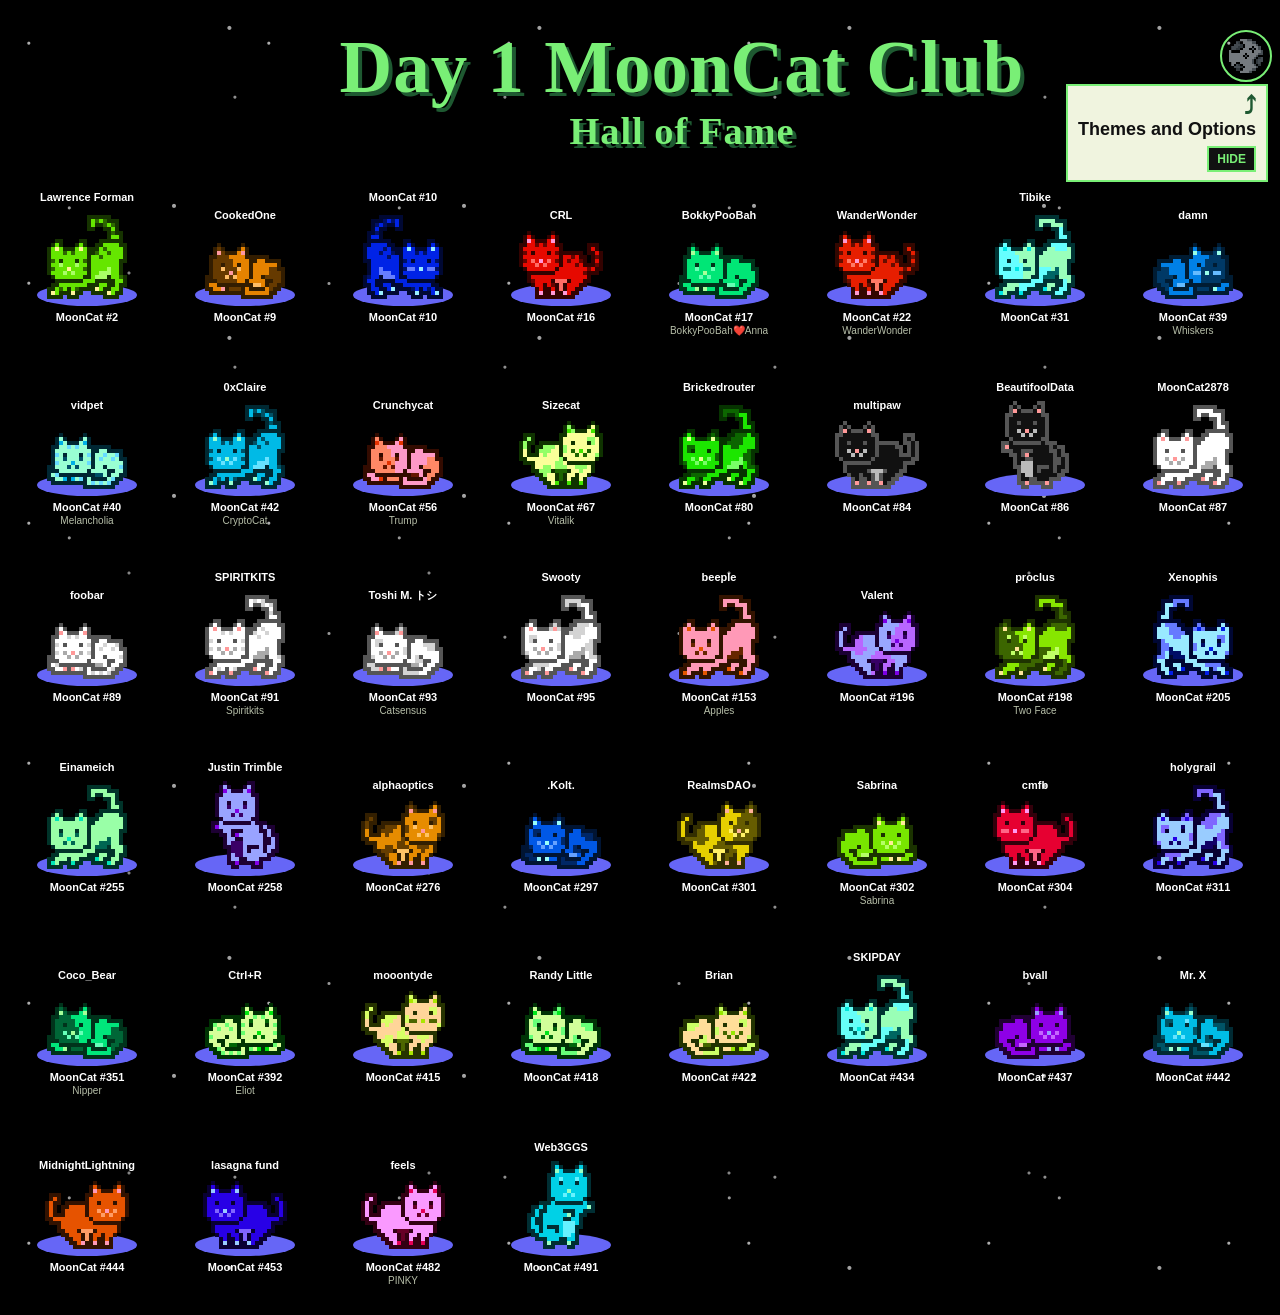
==== commit 23e217b5: "Sync public HOF site from hof-website" ====
--- a/hof/index.html
+++ b/hof/index.html
@@ -7,11 +7,11 @@
     <link rel="icon" type="image/png" href="./assets/favicon.png">
     <link href="https://fonts.cdnfonts.com/css/setback" rel="stylesheet" />
     <link rel="stylesheet" href="./styles/site.css" />
-    <link rel="preload" href="./libmooncat-limited.js" as="script" />
+    <link rel="preload" href="./scripts/libmooncat-limited.js" as="script" />
     <link rel="preload" href="./vendor/starfield.js" as="script" />
-    <script src="./libmooncat-limited.js"></script>
+    <script src="./scripts/libmooncat-limited.js"></script>
     <script src="./vendor/starfield.js"></script>
-    <script src="./display-options.js"></script>
+    <script src="./scripts/display-options.js"></script>
   </head>
   <body>
     <div id="starfieldLayer" class="starfieldLayer" aria-hidden="true"></div>
@@ -52,6 +52,7 @@
             <label class="themePicker">
               <select id="themeSelect" aria-label="Select Hall of Fame theme">
                 <option value="ac-t">Adoption Center</option>
+                <option value="ac-r">AC Rings</option>
                 <option value="ac">AC OnlyCats</option>
                 <option value="og">OG</option>
                 <option value="light">Light</option>
@@ -91,792 +92,6 @@
       <div id="app" class="loading">Loading members...</div>
     </main>
 
-    <script>
-      function titleCase(value) {
-        return value
-          .split(/[\s_-]+/)
-          .filter(Boolean)
-          .map((part) => part.charAt(0).toUpperCase() + part.slice(1))
-          .join(" ");
-      }
-
-      function stripEth(value) {
-        return typeof value === "string" ? value.replace(/\.eth$/i, "") : "";
-      }
-
-      function normalizeTwitter(value) {
-        if (typeof value !== "string" || value.length === 0) return null;
-        return value.startsWith("@") ? value : "@" + value;
-      }
-
-      function getCatId(rescueIndex) {
-        return LibMoonCat.getCatId(rescueIndex);
-      }
-
-      function getMoonCatProfileUrl(member) {
-        return "https://mooncatrescue.com/mooncats/" + member.rescueIndex;
-      }
-
-      function getPose(member) {
-        const traits = LibMoonCat.getTraits(
-          "basic",
-          member.catId || getCatId(member.rescueIndex),
-        );
-        return typeof traits.pose === "string" ? traits.pose : "";
-      }
-
-      function getDisplayName(member) {
-        if (typeof member.name === "string" && member.name.trim().length > 0) {
-          return member.name.trim();
-        }
-
-        const root = stripEth(member.ensName);
-        return titleCase(root);
-      }
-
-      function getHandle(member) {
-        if (typeof member.handle === "string") return member.handle.trim();
-
-        const twitter = normalizeTwitter(member.twitter);
-        if (twitter !== null) return twitter;
-        return typeof member.ensName === "string"
-          ? "(" + member.ensName + ")"
-          : "";
-      }
-
-      function createHandleElement(member) {
-        const handle = document.createElement("div");
-        handle.className = "member-handle";
-
-        const options = DisplayOptions.getHolderTopTextOptions(
-          getHandle(member),
-          false,
-        );
-        if (options.url === null) {
-          handle.textContent = options.handleDisplay;
-          return handle;
-        }
-
-        handle.appendChild(
-          createTwitterLink(
-            options.handleDisplay,
-            options,
-            getDisplayName(member),
-          ),
-        );
-
-        return handle;
-      }
-
-      function createTwitterLink(text, options, holderName) {
-        const link = document.createElement("a");
-        link.href = options.url;
-        link.target = "_blank";
-        link.rel = "noopener noreferrer";
-        link.title = options.title;
-        link.setAttribute(
-          "aria-label",
-          "Open Twitter/X profile for " + holderName,
-        );
-        link.textContent = text;
-        return link;
-      }
-
-      function appendHolderTopText(top, member) {
-        const holderName = getDisplayName(member);
-        const options = DisplayOptions.getHolderTopTextOptions(
-          getHandle(member),
-        );
-        const name = document.createElement("div");
-        name.className = "member-name";
-
-        if (options.linkHolderName) {
-          name.appendChild(createTwitterLink(holderName, options, holderName));
-        } else {
-          name.textContent = holderName;
-        }
-
-        top.appendChild(name);
-        if (options.showHandle) top.appendChild(createHandleElement(member));
-      }
-
-      function getGeneratedCatImage(member) {
-        return LibMoonCat.generateImage(
-          member.catId || getCatId(member.rescueIndex),
-        );
-      }
-
-      function getImageVariant() {
-        return DisplayOptions.getImageVariant({
-          glow: document.body.dataset.glow === "on",
-          accessories: document.body.dataset.accessories === "on",
-        });
-      }
-
-      function getCachedCatImage(member, variant = "regular") {
-        return DisplayOptions.getCachedCatImage(member.rescueIndex, variant);
-      }
-
-      function setMemberImage(img) {
-        const member = {
-          rescueIndex: Number(img.dataset.rescueIndex),
-          catId: img.dataset.catId,
-        };
-        const variants =
-          DisplayOptions.getCachedImageFallbackVariants(getImageVariant());
-        const cachedImages = variants.map((variant) =>
-          getCachedCatImage(member, variant),
-        );
-        let fallbackIndex = 0;
-
-        img.onerror = () => {
-          fallbackIndex += 1;
-
-          if (fallbackIndex < cachedImages.length) {
-            img.src = cachedImages[fallbackIndex];
-            return;
-          }
-
-          img.onerror = null;
-          img.src = getGeneratedCatImage(member);
-        };
-        img.src = cachedImages[fallbackIndex];
-      }
-
-      function refreshMemberImages() {
-        document.querySelectorAll(".member-image").forEach(setMemberImage);
-      }
-
-      function applyGlow(isGlowing) {
-        const glowToggle = document.getElementById("glowToggle");
-        const nextValue = isGlowing ? "on" : "off";
-
-        document.body.dataset.glow = nextValue;
-        glowToggle.setAttribute("aria-pressed", String(isGlowing));
-        glowToggle.textContent = isGlowing ? "Glow On" : "Glow Off";
-        refreshMemberImages();
-
-        try {
-          localStorage.setItem("hof-glow", nextValue);
-        } catch (error) {
-          // Glow still toggles when storage is unavailable.
-        }
-      }
-
-      function initGlowToggle() {
-        const glowToggle = document.getElementById("glowToggle");
-        let savedGlow = "off";
-
-        try {
-          savedGlow = localStorage.getItem("hof-glow") || savedGlow;
-        } catch (error) {
-          // Keep glow off when storage is unavailable.
-        }
-
-        applyGlow(savedGlow === "on");
-        glowToggle.addEventListener("click", () => {
-          applyGlow(document.body.dataset.glow !== "on");
-        });
-      }
-
-      function applyAccessories(hasAccessories) {
-        const accessoriesToggle = document.getElementById("accessoriesToggle");
-        const nextValue = hasAccessories ? "on" : "off";
-
-        document.body.dataset.accessories = nextValue;
-        accessoriesToggle.setAttribute(
-          "aria-pressed",
-          String(hasAccessories),
-        );
-        accessoriesToggle.textContent = hasAccessories ? "Acc On" : "Acc Off";
-        refreshMemberImages();
-
-        try {
-          localStorage.setItem("hof-accessories", nextValue);
-        } catch (error) {
-          // Accessories still toggle when storage is unavailable.
-        }
-      }
-
-      function initAccessoriesToggle() {
-        const accessoriesToggle = document.getElementById("accessoriesToggle");
-        let savedAccessories = "off";
-
-        try {
-          savedAccessories =
-            localStorage.getItem("hof-accessories") || savedAccessories;
-        } catch (error) {
-          // Keep accessories off when storage is unavailable.
-        }
-
-        applyAccessories(savedAccessories === "on");
-        accessoriesToggle.addEventListener("click", () => {
-          applyAccessories(document.body.dataset.accessories !== "on");
-        });
-      }
-
-      function applyTheme(theme) {
-        const allowedThemes = new Set([
-          "ac-t",
-          "ac",
-          "og",
-          "light",
-          "dark",
-          "obsidian",
-          "deepspace",
-          "onlycats",
-        ]);
-        const nextTheme = allowedThemes.has(theme) ? theme : "ac-t";
-
-        document.body.dataset.theme = nextTheme;
-
-        try {
-          localStorage.setItem("hof-theme", nextTheme);
-        } catch (error) {
-          // Theme switching still works when storage is unavailable.
-        }
-      }
-
-      function initThemePicker() {
-        const themeSelect = document.getElementById("themeSelect");
-        let savedTheme = "ac-t";
-
-        try {
-          savedTheme = localStorage.getItem("hof-theme") || savedTheme;
-        } catch (error) {
-          // Keep the default theme when storage is unavailable.
-        }
-
-        applyTheme(savedTheme);
-        themeSelect.value = document.body.dataset.theme;
-        themeSelect.addEventListener("change", () =>
-          applyTheme(themeSelect.value),
-        );
-      }
-
-      let themeHintTransitionTimer = null;
-      const THEME_HINT_VIEWS_KEY = "hofThemeHintViews";
-      const THEME_HINT_HIDDEN_KEY = "hofThemeHintHidden";
-      const THEME_HINT_MAX_VIEWS = 2;
-
-      function getThemeHintHidden() {
-        try {
-          return localStorage.getItem(THEME_HINT_HIDDEN_KEY) === "true";
-        } catch (error) {
-          return false;
-        }
-      }
-
-      function setThemeHintHidden() {
-        try {
-          localStorage.setItem(THEME_HINT_HIDDEN_KEY, "true");
-        } catch (error) {
-          // The hint still hides for this page when storage is unavailable.
-        }
-      }
-
-      function getThemeHintViews() {
-        try {
-          const count = Number(localStorage.getItem(THEME_HINT_VIEWS_KEY) || 0);
-          return Number.isFinite(count) ? count : 0;
-        } catch (error) {
-          return 0;
-        }
-      }
-
-      function incrementThemeHintViews() {
-        try {
-          localStorage.setItem(
-            THEME_HINT_VIEWS_KEY,
-            String(getThemeHintViews() + 1),
-          );
-        } catch (error) {
-          // The hint remains early-use only while storage is available.
-        }
-      }
-
-      function clearThemeHintTimers() {
-        window.clearTimeout(themeHintTransitionTimer);
-        themeHintTransitionTimer = null;
-      }
-
-      function hideThemeHint() {
-        const hint = document.getElementById("themeHint");
-        const displayControls = document.getElementById("displayControls");
-        const controlsToggle = document.getElementById("controlsToggle");
-
-        hint.classList.remove("is-visible");
-        displayControls.classList.remove("is-hinting");
-        controlsToggle.classList.remove("is-highlighted");
-        window.clearTimeout(themeHintTransitionTimer);
-        themeHintTransitionTimer = window.setTimeout(() => {
-          if (!hint.classList.contains("is-visible")) {
-            hint.hidden = true;
-          }
-        }, 250);
-      }
-
-      function dismissThemeHint() {
-        setThemeHintHidden();
-        clearThemeHintTimers();
-        hideThemeHint();
-      }
-
-      function showThemeHint() {
-        if (
-          getThemeHintHidden() ||
-          getThemeHintViews() >= THEME_HINT_MAX_VIEWS
-        ) {
-          return;
-        }
-
-        const hint = document.getElementById("themeHint");
-        const displayControls = document.getElementById("displayControls");
-        const controlsToggle = document.getElementById("controlsToggle");
-
-        hint.hidden = false;
-        displayControls.classList.add("is-hinting");
-        controlsToggle.classList.add("is-highlighted");
-        incrementThemeHintViews();
-
-        window.requestAnimationFrame(() => {
-          hint.classList.add("is-visible");
-        });
-      }
-
-      function initThemeHint() {
-        const hint = document.getElementById("themeHint");
-        const hideButton = hint.querySelector(".themeHint-hide");
-
-        hideButton.addEventListener("click", dismissThemeHint);
-        showThemeHint();
-      }
-
-      let isStarfieldActive = false;
-      let warpHintShowTimer = null;
-      let warpHintHideTimer = null;
-      let warpHintTransitionTimer = null;
-      let isWarpHintListening = false;
-      const WARP_HINT_SHOWN_KEY = "warpHintShownCount";
-      const WARP_DISCOVERED_KEY = "warpAccelerationDiscovered";
-      const WARP_HINT_MAX_SHOWN = 2;
-      const WARP_HINT_SHOW_DELAY_MS = 1500;
-      const WARP_HINT_HIDE_DELAY_MS = 5200;
-
-      function isTouchWarpDevice() {
-        return (
-          navigator.maxTouchPoints > 0 ||
-          window.matchMedia("(hover: none)").matches ||
-          window.matchMedia("(pointer: coarse)").matches
-        );
-      }
-
-      function getWarpHintText() {
-        return isTouchWarpDevice() ? "press de center" : "hover de center";
-      }
-
-      function getWarpAccelerationDiscovered() {
-        try {
-          return localStorage.getItem(WARP_DISCOVERED_KEY) === "true";
-        } catch (error) {
-          return false;
-        }
-      }
-
-      function setWarpAccelerationDiscovered() {
-        try {
-          localStorage.setItem(WARP_DISCOVERED_KEY, "true");
-        } catch (error) {
-          // Discovery still hides the hint when storage is unavailable.
-        }
-      }
-
-      function getWarpHintShownCount() {
-        try {
-          const count = Number(localStorage.getItem(WARP_HINT_SHOWN_KEY) || 0);
-          return Number.isFinite(count) ? count : 0;
-        } catch (error) {
-          return 0;
-        }
-      }
-
-      function incrementWarpHintShownCount() {
-        try {
-          localStorage.setItem(
-            WARP_HINT_SHOWN_KEY,
-            String(getWarpHintShownCount() + 1),
-          );
-        } catch (error) {
-          // The hint remains one-time-ish only while storage is available.
-        }
-      }
-
-      function clearWarpHintTimers() {
-        window.clearTimeout(warpHintShowTimer);
-        window.clearTimeout(warpHintHideTimer);
-        window.clearTimeout(warpHintTransitionTimer);
-        warpHintShowTimer = null;
-        warpHintHideTimer = null;
-        warpHintTransitionTimer = null;
-      }
-
-      function hideWarpHint() {
-        const hint = document.getElementById("warpHint");
-
-        hint.classList.remove("is-visible");
-        window.clearTimeout(warpHintHideTimer);
-        window.clearTimeout(warpHintTransitionTimer);
-        warpHintHideTimer = null;
-        warpHintTransitionTimer = window.setTimeout(() => {
-          if (!hint.classList.contains("is-visible")) {
-            hint.hidden = true;
-          }
-        }, 250);
-      }
-
-      function showWarpHint() {
-        if (
-          getWarpAccelerationDiscovered() ||
-          getWarpHintShownCount() >= WARP_HINT_MAX_SHOWN
-        ) {
-          return;
-        }
-
-        const hint = document.getElementById("warpHint");
-        hint.textContent = getWarpHintText();
-        hint.hidden = false;
-        incrementWarpHintShownCount();
-
-        window.requestAnimationFrame(() => {
-          hint.classList.add("is-visible");
-        });
-
-        window.clearTimeout(warpHintHideTimer);
-        warpHintHideTimer = window.setTimeout(
-          hideWarpHint,
-          WARP_HINT_HIDE_DELAY_MS,
-        );
-      }
-
-      function discoverWarpAcceleration() {
-        if (document.body.dataset.warp !== "on") return;
-
-        setWarpAccelerationDiscovered();
-        clearWarpHintTimers();
-        hideWarpHint();
-      }
-
-      function handleWarpTouchPress(event) {
-        if (event.pointerType !== "touch" && event.pointerType !== "pen")
-          return;
-        if (typeof Starfield !== "undefined") Starfield.setAccelerate(true);
-        discoverWarpAcceleration();
-      }
-
-      function handleWarpTouchRelease(event) {
-        if (event.pointerType !== "touch" && event.pointerType !== "pen")
-          return;
-        if (typeof Starfield !== "undefined") Starfield.setAccelerate(false);
-      }
-
-      function startWarpHint() {
-        const origin = document.getElementById("starfieldOrigin");
-
-        if (!isWarpHintListening) {
-          origin.addEventListener("mouseenter", discoverWarpAcceleration);
-          origin.addEventListener("pointerdown", handleWarpTouchPress);
-          origin.addEventListener("pointerup", handleWarpTouchRelease);
-          origin.addEventListener("pointercancel", handleWarpTouchRelease);
-          origin.addEventListener("lostpointercapture", handleWarpTouchRelease);
-          isWarpHintListening = true;
-        }
-
-        clearWarpHintTimers();
-
-        if (
-          getWarpAccelerationDiscovered() ||
-          getWarpHintShownCount() >= WARP_HINT_MAX_SHOWN
-        ) {
-          return;
-        }
-
-        warpHintShowTimer = window.setTimeout(
-          showWarpHint,
-          WARP_HINT_SHOW_DELAY_MS,
-        );
-      }
-
-      function stopWarpHint() {
-        const origin = document.getElementById("starfieldOrigin");
-
-        if (isWarpHintListening) {
-          origin.removeEventListener("mouseenter", discoverWarpAcceleration);
-          origin.removeEventListener("pointerdown", handleWarpTouchPress);
-          origin.removeEventListener("pointerup", handleWarpTouchRelease);
-          origin.removeEventListener("pointercancel", handleWarpTouchRelease);
-          origin.removeEventListener(
-            "lostpointercapture",
-            handleWarpTouchRelease,
-          );
-          isWarpHintListening = false;
-        }
-
-        clearWarpHintTimers();
-        hideWarpHint();
-      }
-
-      function startStarfield() {
-        if (isStarfieldActive || typeof Starfield === "undefined") return;
-
-        const layer = document.getElementById("starfieldLayer");
-        const origin = document.getElementById("starfieldOrigin");
-
-        Starfield.cleanup();
-        Starfield.setup({
-          auto: true,
-          baseSpeed: 3,
-          canvasColor: "rgb(0, 0, 0)",
-          container: layer,
-          hueJitter: 360,
-          maxAcceleration: 2,
-          originElement: origin,
-          accelerationRate: 0.05,
-          decelerationRate: 0.05,
-          minSpawnRadius: 80,
-          maxSpawnRadius: 500,
-          starColor: "rgb(121, 239, 118)",
-          trailLength: 0.8,
-        });
-        layer.style.position = "fixed";
-        layer.style.inset = "0";
-        Starfield.setAccelerate(false);
-        isStarfieldActive = true;
-      }
-
-      function stopStarfield() {
-        if (!isStarfieldActive || typeof Starfield === "undefined") return;
-
-        Starfield.setAccelerate(false);
-        Starfield.cleanup();
-        isStarfieldActive = false;
-      }
-
-      function applyWarp(isWarping) {
-        const warpToggle = document.getElementById("warpToggle");
-        const nextValue = isWarping ? "on" : "off";
-
-        document.body.dataset.warp = nextValue;
-        warpToggle.setAttribute("aria-pressed", String(isWarping));
-        warpToggle.textContent = isWarping ? "Warp On" : "Warp Off";
-        if (isWarping) {
-          startStarfield();
-          startWarpHint();
-        } else {
-          stopWarpHint();
-          stopStarfield();
-        }
-
-        try {
-          localStorage.setItem("hof-warp", nextValue);
-        } catch (error) {
-          // Warp still toggles when storage is unavailable.
-        }
-      }
-
-      function initWarpToggle() {
-        const warpToggle = document.getElementById("warpToggle");
-        let savedWarp = "off";
-
-        try {
-          savedWarp =
-            localStorage.getItem("hof-warp") ||
-            localStorage.getItem("hof-flying") ||
-            savedWarp;
-        } catch (error) {
-          // Keep warp off when storage is unavailable.
-        }
-
-        applyWarp(savedWarp === "on");
-        warpToggle.addEventListener("click", () => {
-          applyWarp(document.body.dataset.warp !== "on");
-        });
-      }
-
-      function initControlsTray() {
-        const displayControls = document.getElementById("displayControls");
-        const controlsToggle = document.getElementById("controlsToggle");
-        const controlsPanel = document.getElementById("controlsPanel");
-
-        function setControlsOpen(isOpen) {
-          displayControls.dataset.open = String(isOpen);
-          controlsToggle.setAttribute("aria-expanded", String(isOpen));
-          controlsToggle.setAttribute(
-            "aria-label",
-            isOpen ? "Hide display controls" : "Show display controls",
-          );
-          controlsPanel.hidden = !isOpen;
-        }
-
-        controlsToggle.addEventListener("click", () => {
-          const isOpen =
-            controlsToggle.getAttribute("aria-expanded") === "true";
-          hideThemeHint();
-          setControlsOpen(!isOpen);
-        });
-
-        document.addEventListener("click", (event) => {
-          if (displayControls.contains(event.target)) return;
-          setControlsOpen(false);
-        });
-      }
-
-      function applyOverrides(members, overrides) {
-        const generatedByRescueIndex = new Map(
-          members.map((member) => [member.rescueIndex, member]),
-        );
-        const overrideMembers = Array.isArray(overrides?.members)
-          ? overrides.members
-          : [];
-
-        if (overrideMembers.length === 0) {
-          return [...members].sort((a, b) => a.rescueIndex - b.rescueIndex);
-        }
-
-        return overrideMembers
-          .map((override, index) => {
-            const rescueIndex = Number(override.rescueIndex);
-            if (
-              !Number.isInteger(rescueIndex) ||
-              rescueIndex < 0 ||
-              rescueIndex > 491
-            ) {
-              return null;
-            }
-
-            const generated = generatedByRescueIndex.get(rescueIndex) || {};
-
-            return {
-              ...generated,
-              ...override,
-              rescueIndex,
-              sortOrder: index,
-              catId: override.catId || generated.catId || getCatId(rescueIndex),
-            };
-          })
-          .filter((member) => member !== null)
-          .sort((a, b) => a.sortOrder - b.sortOrder);
-      }
-
-      async function loadJson(path, required = true) {
-        const response = await fetch(path);
-
-        if (!response.ok) {
-          if (!required) return null;
-          throw new Error("Failed to load " + path);
-        }
-
-        return response.json();
-      }
-
-      function renderMember(member) {
-        const card = document.createElement("article");
-        card.className = "member-card";
-        card.dataset.pose = getPose(member);
-
-        const top = document.createElement("div");
-        top.className = "member-top";
-
-        appendHolderTopText(top, member);
-
-        const imageFrame = document.createElement("div");
-        imageFrame.className = "member-imageFrame";
-
-        const img = document.createElement("img");
-        img.className = "member-image";
-        img.alt = "MoonCat #" + member.rescueIndex;
-        img.dataset.rescueIndex = String(member.rescueIndex);
-        img.dataset.catId = member.catId || getCatId(member.rescueIndex);
-        setMemberImage(img);
-
-        const imageLink = document.createElement("a");
-        imageLink.className = "member-imageLink";
-        imageLink.href = getMoonCatProfileUrl(member);
-        imageLink.target = "_blank";
-        imageLink.rel = "noopener noreferrer";
-        imageLink.appendChild(img);
-        imageFrame.appendChild(imageLink);
-
-        const bottom = document.createElement("div");
-        bottom.className = "member-bottom";
-
-        const cat = document.createElement("div");
-        cat.className = "member-cat";
-        cat.textContent = "MoonCat #" + member.rescueIndex;
-        bottom.appendChild(cat);
-
-        if (
-          typeof member.catName === "string" &&
-          member.catName.trim().length > 0
-        ) {
-          const catName = document.createElement("div");
-          catName.className = "member-catName";
-          catName.textContent = member.catName.trim();
-          bottom.appendChild(catName);
-        }
-
-        if (
-          typeof member.favourite === "number" &&
-          member.favourite !== member.rescueIndex
-        ) {
-          const fav = document.createElement("div");
-          fav.className = "member-fav";
-          fav.textContent = "Fav #" + member.favourite;
-          bottom.appendChild(fav);
-        }
-
-        card.appendChild(top);
-        card.appendChild(imageFrame);
-        card.appendChild(bottom);
-
-        return card;
-      }
-
-      async function start() {
-        const app = document.getElementById("app");
-
-        try {
-          const [generatedMembers, overrides] = await Promise.all([
-            loadJson("./members.json"),
-            loadJson("./overrides.json", false),
-          ]);
-          const members = applyOverrides(generatedMembers, overrides);
-
-          const grid = document.createElement("section");
-          grid.className = "grid";
-
-          members.forEach((member) => {
-            grid.appendChild(renderMember(member));
-          });
-
-          app.className = "grid";
-          app.textContent = "";
-          app.replaceWith(grid);
-        } catch (error) {
-          console.error(error);
-          app.className = "error";
-          app.textContent = "Could not load Day 1 members.";
-        }
-      }
-
-      window.addEventListener("DOMContentLoaded", () => {
-        initControlsTray();
-        initThemePicker();
-        initThemeHint();
-        initWarpToggle();
-        initGlowToggle();
-        initAccessoriesToggle();
-        start();
-      });
-    </script>
+    <script src="./scripts/site.js"></script>
   </body>
 </html>
--- a/hof/styles/site.css
+++ b/hof/styles/site.css
@@ -1,11 +1,11 @@
 :root {
-  --bg: #111111;
+  --bg: #000000;
   --panel: #f0f4df;
   --panel-line: #151515;
   --panel-shadow: 3px 3px 0 rgba(0, 0, 0, 0.75);
   --mint: #79ef76;
   --mint-shadow: #1e5931;
-  --text: #111111;
+  --text: #000000;
   --muted: #3e3e3e;
   --control-bg: rgba(240, 244, 223, 0.95);
   --control-text: #111111;
@@ -18,11 +18,11 @@
 }
 
 body[data-theme="og"] {
-  --bg: #111111;
+  --bg: #000000;
   --panel: #f0f4df;
   --panel-line: #151515;
   --panel-shadow: 3px 3px 0 rgba(0, 0, 0, 0.75);
-  --text: #111111;
+  --text: #000000;
   --muted: #3e3e3e;
   --control-bg: #111111;
   --control-text: #f0f4df;
@@ -38,7 +38,7 @@
   --panel: #ffffff;
   --panel-line: #242424;
   --panel-shadow: none;
-  --text: #111111;
+  --text: #000000;
   --muted: #4f5350;
   --control-bg: #ffffff;
   --control-text: #111111;
@@ -50,11 +50,11 @@
 }
 
 body[data-theme="dark"] {
-  --bg: #111111;
+  --bg: #000000;
   --panel: #111111;
   --panel-line: #79ef76;
   --panel-shadow: none;
-  --text: #f0f4df;
+  --text: #ffffff;
   --muted: #b6bea8;
   --control-bg: #111111;
   --control-text: #f0f4df;
@@ -66,11 +66,11 @@
 }
 
 body[data-theme="obsidian"] {
-  --bg: #111111;
+  --bg: #000000;
   --panel: #111111;
   --panel-line: #111111;
   --panel-shadow: none;
-  --text: #f0f4df;
+  --text: #ffffff;
   --muted: #b6bea8;
   --control-bg: #111111;
   --control-text: #f0f4df;
@@ -82,11 +82,11 @@
 }
 
 body[data-theme="deepspace"] {
-  --bg: #111111;
+  --bg: #000000;
   --panel: transparent;
   --panel-line: transparent;
   --panel-shadow: none;
-  --text: #f0f4df;
+  --text: #ffffff;
   --muted: #b6bea8;
   --control-bg: #111111;
   --control-text: #f0f4df;
@@ -98,7 +98,7 @@
 }
 
 body[data-theme="onlycats"] {
-  --bg: #111111;
+  --bg: #000000;
   --panel: transparent;
   --panel-line: transparent;
   --panel-shadow: none;
@@ -114,8 +114,10 @@
 }
 
 body[data-theme="ac"],
-body[data-theme="ac-t"] {
-  --bg: #111111;
+body[data-theme="ac-t"],
+body[data-theme="ac-r"] {
+  --ac-platform-offset-y: 3px;
+  --bg: #000000;
   --panel: transparent;
   --panel-line: transparent;
   --panel-shadow: none;
@@ -133,8 +135,9 @@
   --muted: transparent;
 }
 
-body[data-theme="ac-t"] {
-  --text: #f0f4df;
+body[data-theme="ac-t"],
+body[data-theme="ac-r"] {
+  --text: #ffffff;
   --muted: #b6bea8;
 }
 
@@ -593,26 +596,34 @@
 }
 
 body[data-theme="ac"] .member-imageFrame,
-body[data-theme="ac-t"] .member-imageFrame {
+body[data-theme="ac-t"] .member-imageFrame,
+body[data-theme="ac-r"] .member-imageFrame {
   position: relative;
 }
 
 body[data-theme="ac"] .member-imageFrame::after,
-body[data-theme="ac-t"] .member-imageFrame::after {
+body[data-theme="ac-t"] .member-imageFrame::after,
+body[data-theme="ac-r"] .member-imageFrame::after {
   content: "";
   position: absolute;
   left: 50%;
-  bottom: 0px;
+  bottom: calc(0px - var(--ac-platform-offset-y));
   z-index: 0;
   width: 100px;
-  height: 16px;
+  height: 22px;
   border-radius: 50%;
-  background: #6666ff;
+  background: #6666f6;
   transform: translateX(-50%);
 }
 
+body[data-theme="ac-r"] .member-imageFrame::after {
+  border: 3px solid #ffffff;
+  background: #000000;
+}
+
 body[data-theme="ac"] .member-image,
-body[data-theme="ac-t"] .member-image {
+body[data-theme="ac-t"] .member-image,
+body[data-theme="ac-r"] .member-image {
   position: relative;
   z-index: 1;
 }
@@ -623,15 +634,17 @@
   margin-top: 0;
 }
 
-body:not([data-theme="ac-t"]) .member-bottom {
+body:not([data-theme="ac-t"]):not([data-theme="ac-r"]) .member-bottom {
   transform: translateY(3px);
 }
 
-body[data-theme="ac-t"] .member-bottom {
-  transform: translateY(6px);
-}
-
-body[data-theme="ac-t"] .grid {
+body[data-theme="ac-t"] .member-bottom,
+body[data-theme="ac-r"] .member-bottom {
+  transform: translateY(calc(6px + var(--ac-platform-offset-y)));
+}
+
+body[data-theme="ac-t"] .grid,
+body[data-theme="ac-r"] .grid {
   gap: 24px 8px;
 }
 
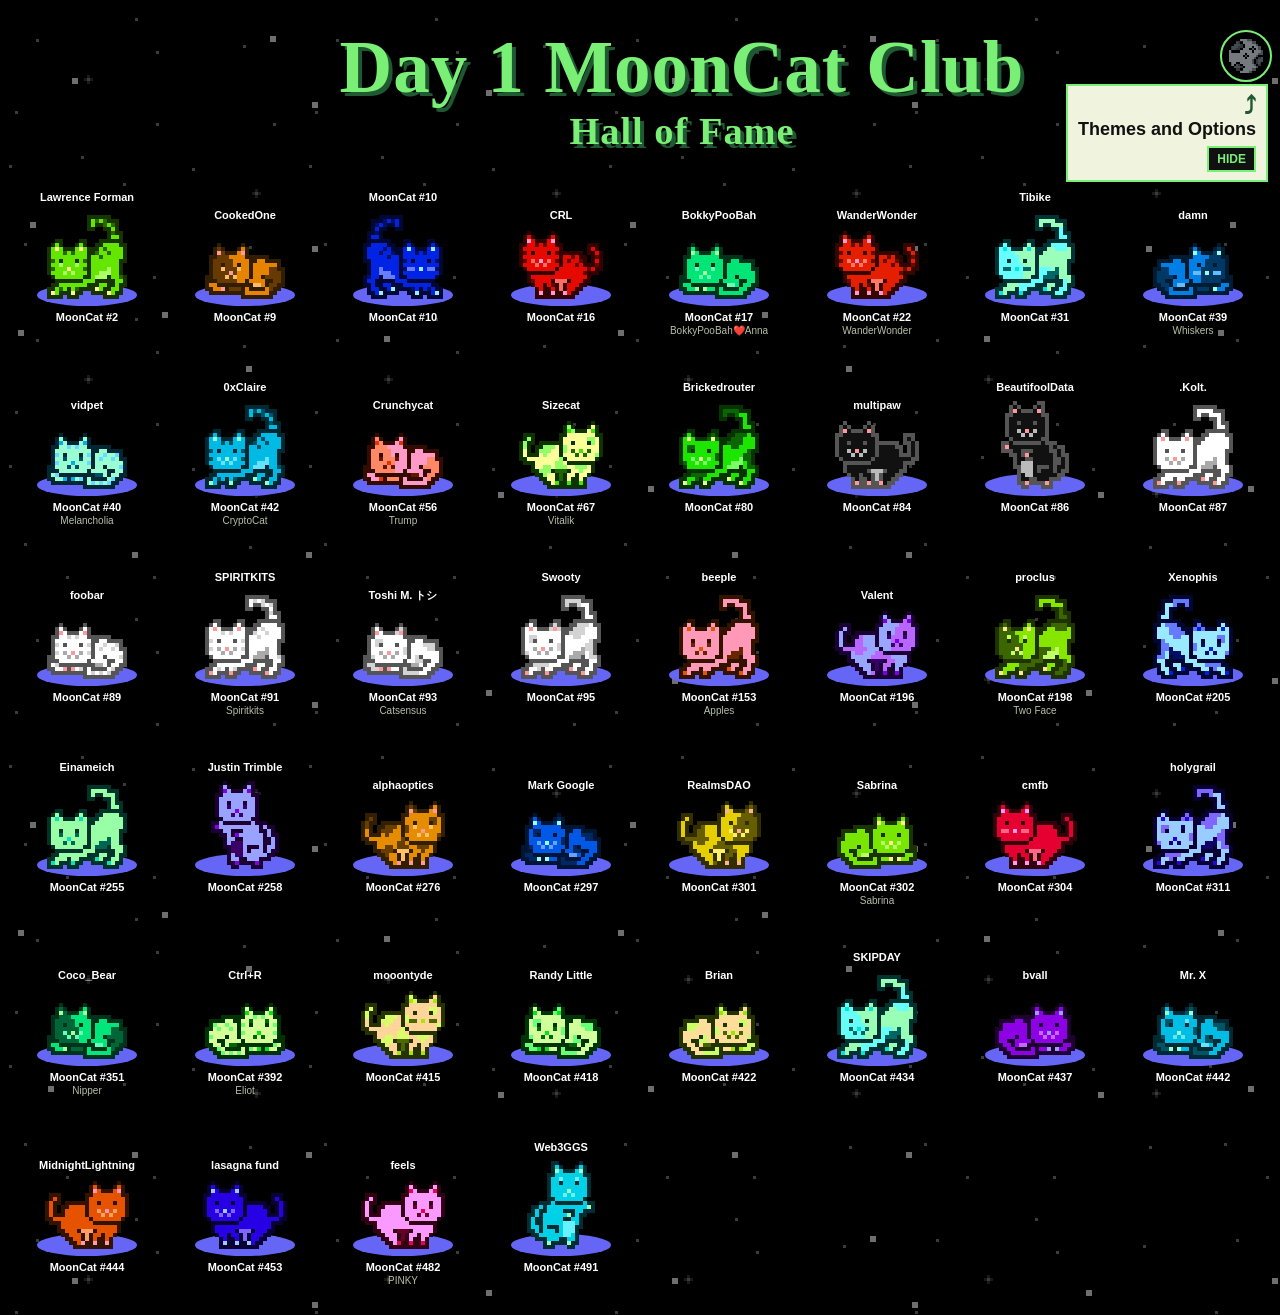
==== commit a6ad6c47: "Sync public HOF site from hof-website" ====
--- a/hof/index.html
+++ b/hof/index.html
@@ -86,12 +86,21 @@
             >
               Acc Off
             </button>
+            <button
+              id="exportButton"
+              class="displayToggle"
+              type="button"
+              disabled
+            >
+              Save PNG
+            </button>
           </div>
         </div>
       </header>
       <div id="app" class="loading">Loading members...</div>
     </main>
 
+    <script src="./vendor/html2canvas.min.js"></script>
     <script src="./scripts/site.js"></script>
   </body>
 </html>
--- a/hof/styles/site.css
+++ b/hof/styles/site.css
@@ -14,6 +14,9 @@
   --star-medium: 0.8;
   --star-soft: 0.75;
   --star-faint: 0.7;
+  --static-stars-large: url("../assets/bgstarslarge.png");
+  --static-stars-small: url("../assets/bgstarssmall.png");
+  --static-stars-shade: linear-gradient(rgba(0, 0, 0, 0.5), rgba(0, 0, 0, 0.5));
   --card-top-text-safe-offset-y: 22px;
 }
 
@@ -47,6 +50,9 @@
   --star-medium: 0;
   --star-soft: 0;
   --star-faint: 0;
+  --static-stars-large: none;
+  --static-stars-small: none;
+  --static-stars-shade: none;
 }
 
 body[data-theme="dark"] {
@@ -159,52 +165,18 @@
   position: relative;
   font-family: "Trebuchet MS", "Verdana", sans-serif;
   color: var(--text);
-  background:
-    radial-gradient(
-      circle at 12% 18%,
-      rgba(255, 255, 255, var(--star-strong)) 0 1px,
-      transparent 2px
-    ),
-    radial-gradient(
-      circle at 74% 9%,
-      rgba(255, 255, 255, var(--star-bright)) 0 1.5px,
-      transparent 2.5px
-    ),
-    radial-gradient(
-      circle at 87% 36%,
-      rgba(255, 255, 255, var(--star-soft)) 0 1px,
-      transparent 2px
-    ),
-    radial-gradient(
-      circle at 21% 63%,
-      rgba(255, 255, 255, var(--star-medium)) 0 1px,
-      transparent 2px
-    ),
-    radial-gradient(
-      circle at 60% 71%,
-      rgba(255, 255, 255, var(--star-bright)) 0 1.5px,
-      transparent 2.5px
-    ),
-    radial-gradient(
-      circle at 94% 81%,
-      rgba(255, 255, 255, var(--star-medium)) 0 1px,
-      transparent 2px
-    ),
-    radial-gradient(
-      circle at 43% 91%,
-      rgba(255, 255, 255, var(--star-faint)) 0 1px,
-      transparent 2px
-    ),
-    var(--bg);
-  background-size:
-    240px 240px,
-    310px 310px,
-    270px 270px,
-    330px 330px,
-    290px 290px,
-    350px 350px,
-    300px 300px,
-    auto;
+}
+
+body,
+.export-poster {
+  background-color: var(--bg);
+  background-image:
+    var(--static-stars-shade),
+    var(--static-stars-large),
+    var(--static-stars-small);
+  background-position: 0 0, 0 0, 0 0;
+  background-repeat: no-repeat, repeat, repeat;
+  background-size: 100% 100%, 600px 600px, 300px 300px;
 }
 
 body[data-warp="on"] {
@@ -844,3 +816,90 @@
     transition: none;
   }
 }
+
+/* The PNG export is a fixed desktop poster, independent of the live viewport. */
+.export-poster {
+  position: absolute;
+  top: 0;
+  left: -100000px;
+  display: block;
+  width: 1400px;
+  min-height: 100px;
+  overflow: hidden;
+  padding: 48px 44px 56px;
+  color: var(--text);
+  font-family: "Trebuchet MS", "Verdana", sans-serif;
+}
+
+.export-masthead {
+  margin: 0 0 34px;
+  text-align: center;
+}
+
+.export-title,
+.export-subtitle {
+  margin: 0;
+  color: var(--mint);
+  font-family: "Setback TT (BRK)", Georgia, "Times New Roman", serif;
+  font-weight: 700;
+  letter-spacing: 1px;
+  text-shadow: 4px 4px 0 var(--mint-shadow);
+}
+
+.export-title {
+  font-size: 86px;
+  line-height: 0.94;
+}
+
+.export-subtitle {
+  margin-top: 12px;
+  font-size: 50px;
+  line-height: 0.95;
+}
+
+.export-grid {
+  display: grid;
+  grid-template-columns: repeat(9, minmax(0, 1fr));
+  gap: 10px;
+}
+
+body[data-theme="ac-t"] .export-grid,
+body[data-theme="ac-r"] .export-grid {
+  row-gap: 24px;
+}
+
+.export-poster-scoped .member-card {
+  --card-top-text-offset-y: 4px;
+  --card-top-text-safe-offset-y: 22px;
+
+  grid-template-rows: 34px 92px minmax(28px, auto);
+  min-height: 160px;
+  padding: 4px 6px;
+}
+
+.export-poster-scoped .member-top {
+  min-height: 34px;
+}
+
+.export-poster-scoped .member-name {
+  font-size: 11px;
+}
+
+.export-poster-scoped .member-handle,
+.export-poster-scoped .member-fav,
+.export-poster-scoped .member-catName {
+  font-size: 10px;
+}
+
+.export-poster-scoped .member-imageFrame {
+  height: 92px;
+  padding-bottom: 4px;
+}
+
+.export-poster-scoped .member-image {
+  max-height: 88px;
+}
+
+.export-poster-scoped .member-cat {
+  font-size: 11px;
+}
